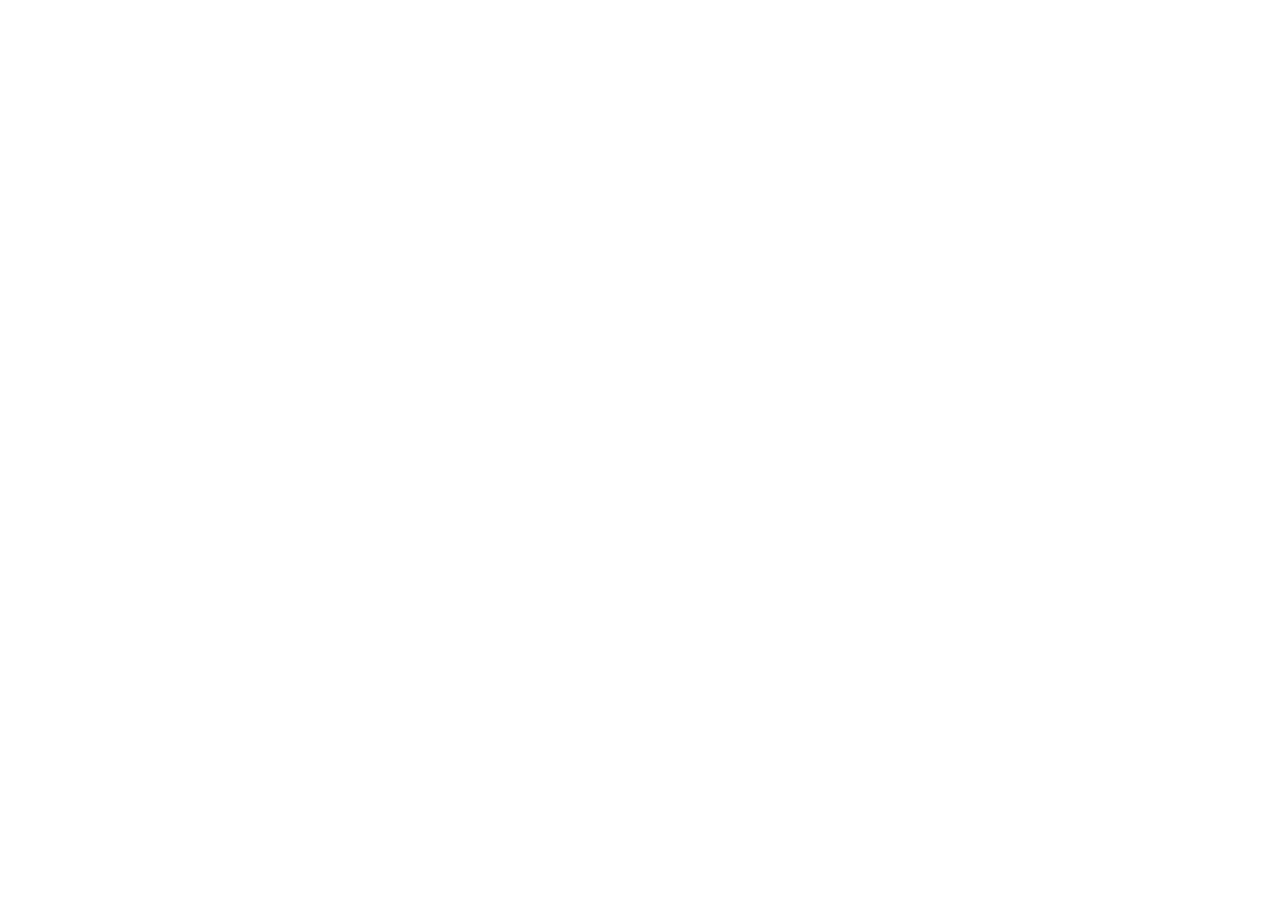
==== indexredirection/index.html @ 2cb3c1cb "Add files via upload" ====
<!DOCTYPE html>
<html lang="en">

<head>
    <meta charset="UTF-8">
    <title>Build iOS apps on Windows</title>
    <meta http-equiv="refresh" content="0; url=https://icodewin.vercel.app">
    <meta property="og:site_name" content="iCodeWin">
    <meta property="og:image" content="https://icodewin.vercel.app/ressources/project-icon.jpg">
    <meta name="description" content="build iOS apps on Windows free no mac">
    <link rel="icon" href="./ressources/background-overlay.jpg" type="image/x-icon">
</head>

<body>
    <script>
        window.location.href = "https://icodewin.vercel.app";
    </script>
</body>

</html>
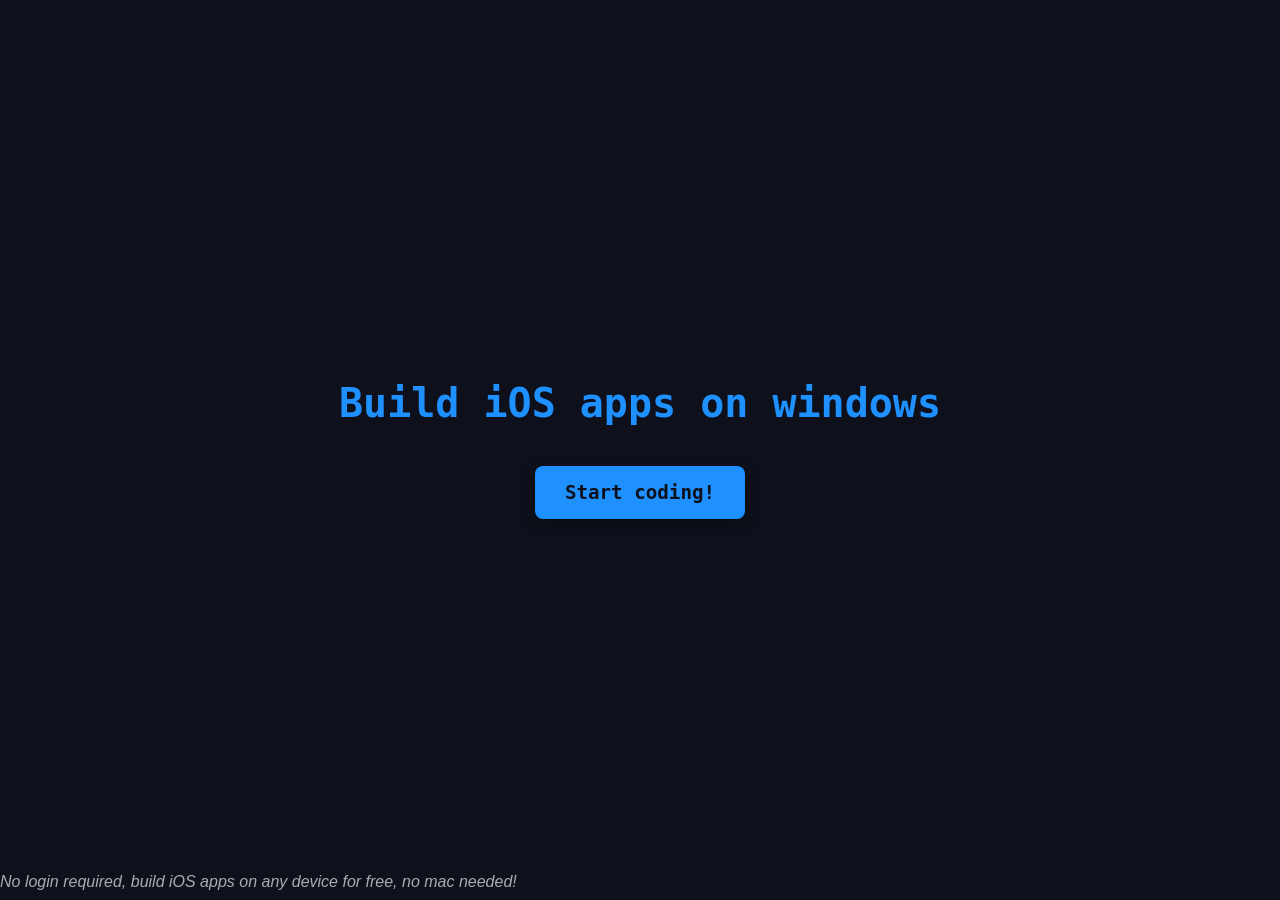
==== commit 1e5d72ff: "Replace old HTML with new styled landing page Added a styled landing page with a redirect link." ====
--- a/indexredirection/index.html
+++ b/indexredirection/index.html
@@ -1,20 +1,76 @@
 <!DOCTYPE html>
-<html lang="en">
+<html lang="de">
 
 <head>
     <meta charset="UTF-8">
     <title>Build iOS apps on Windows</title>
-    <meta http-equiv="refresh" content="0; url=https://icodewin.vercel.app">
-    <meta property="og:site_name" content="iCodeWin">
+
+    <meta property="og:site_name" content="Build iOS apps on Windows">
     <meta property="og:image" content="https://icodewin.vercel.app/ressources/project-icon.jpg">
     <meta name="description" content="build iOS apps on Windows free no mac">
     <link rel="icon" href="./ressources/background-overlay.jpg" type="image/x-icon">
+    <style>
+        body {
+            margin: 0;
+            background-color: #0e111b;
+        }
+
+        .container {
+            color: whitesmoke;
+            font-family: 'Cascadia Code', 'Fira Code', 'Consolas', monospace;
+            margin: 0;
+            padding: 20px;
+            box-sizing: border-box;
+            display: flex;
+            flex-direction: column;
+            justify-content: center;
+            align-items: center;
+            min-height: 97vh;
+        }
+
+        h1 {
+            color: dodgerblue;
+            font-size: 2.5em;
+            margin-bottom: 40px;
+        }
+
+        .button-link {
+            display: inline-block;
+            padding: 15px 30px;
+            background-color: dodgerblue;
+            color: #0e111b;
+            text-decoration: none;
+            border-radius: 8px;
+            font-size: 1.2em;
+            font-weight: bold;
+            transition: background-color 0.3s ease, transform 0.2s ease;
+            box-shadow: 0 4px 15px rgba(0, 0, 0, 0.3);
+        }
+
+        .button-link:hover {
+            background-color: #1e90ff;
+            transform: translateY(-2px);
+        }
+
+        .button-link:active {
+            background-color: #007bff;
+            transform: translateY(0);
+        }
+
+        .desc {
+            color: rgba(245, 245, 245, 0.678);
+            font-family: Arial, Helvetica, sans-serif;
+            font-style: italic;
+        }
+    </style>
 </head>
 
 <body>
-    <script>
-        window.location.href = "https://icodewin.vercel.app";
-    </script>
+    <div class="container">
+        <h1>Build iOS apps on windows</h1>
+        <a href="https://icodewin.vercel.app/" class="button-link">Start coding!</a>
+    </div>
+    <div class="desc">No login required, build iOS apps on any device for free, no mac needed!</div>
 </body>
 
-</html>+</html>
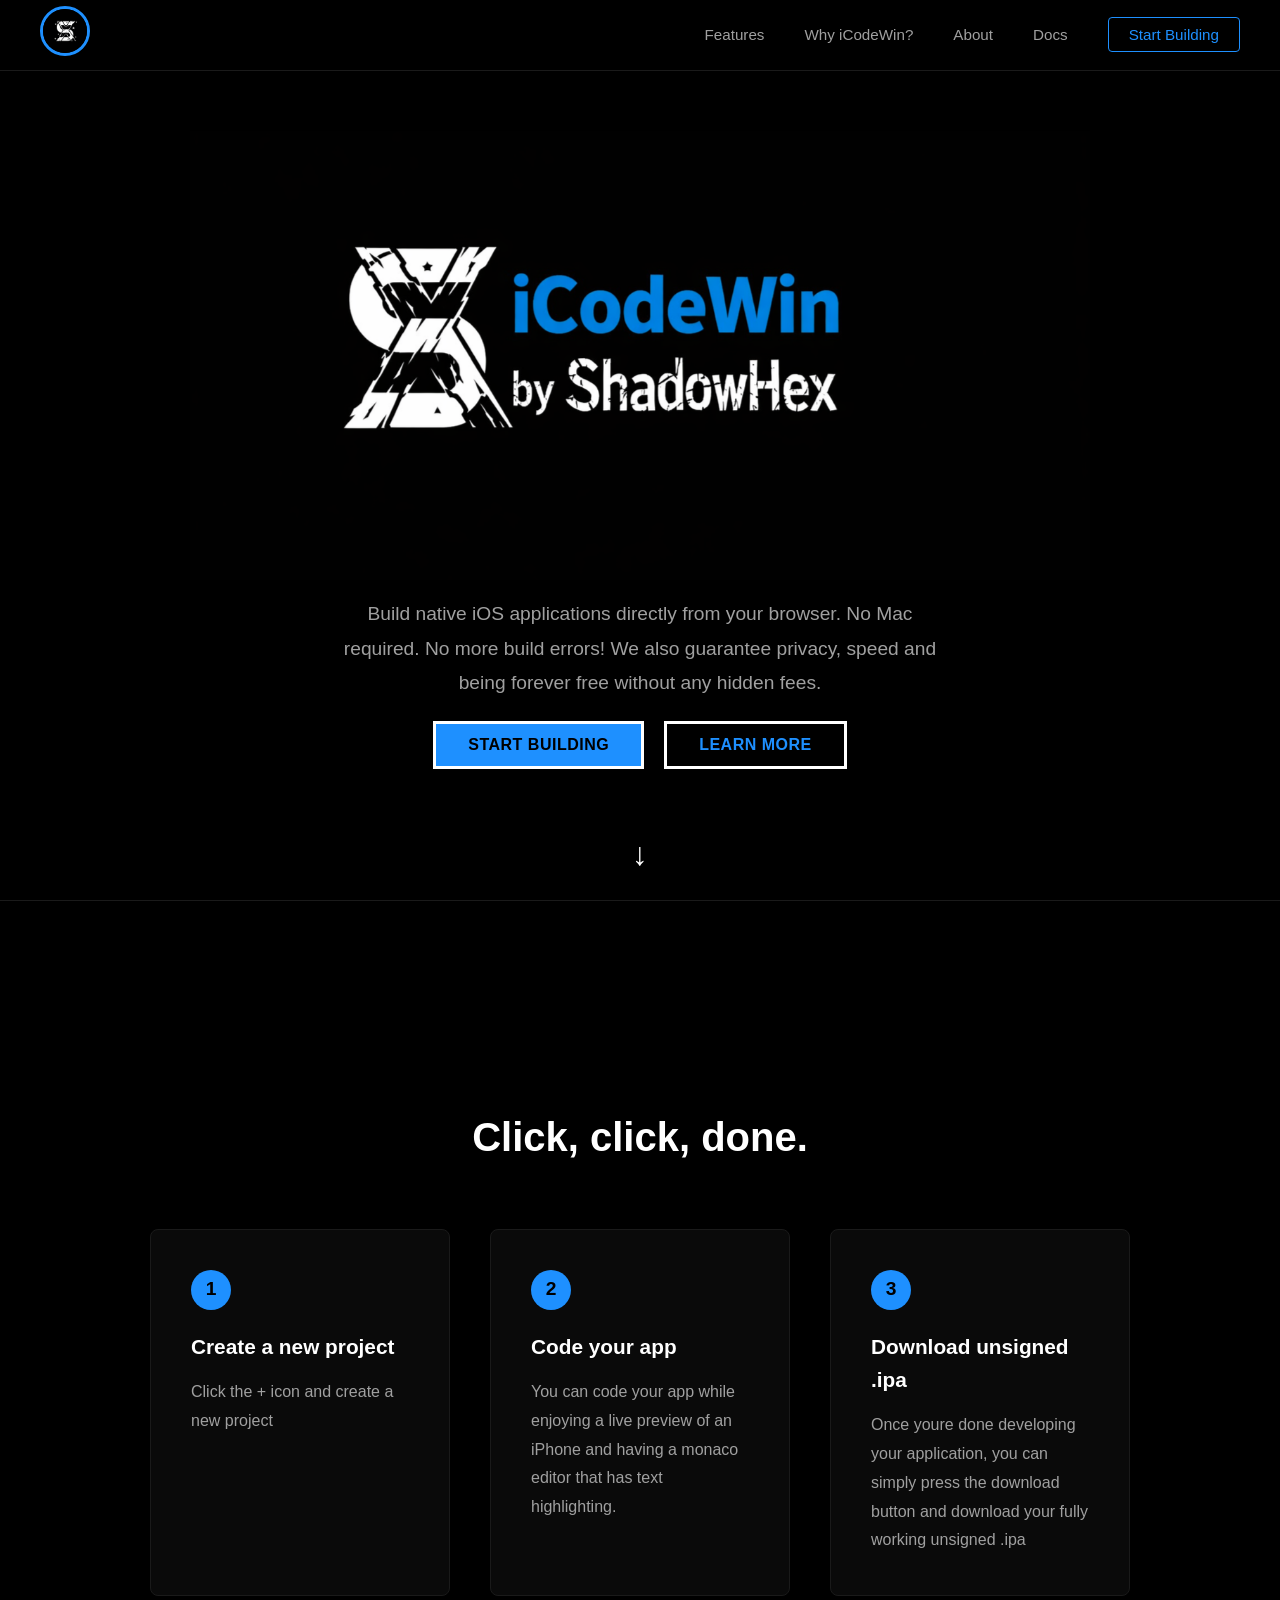
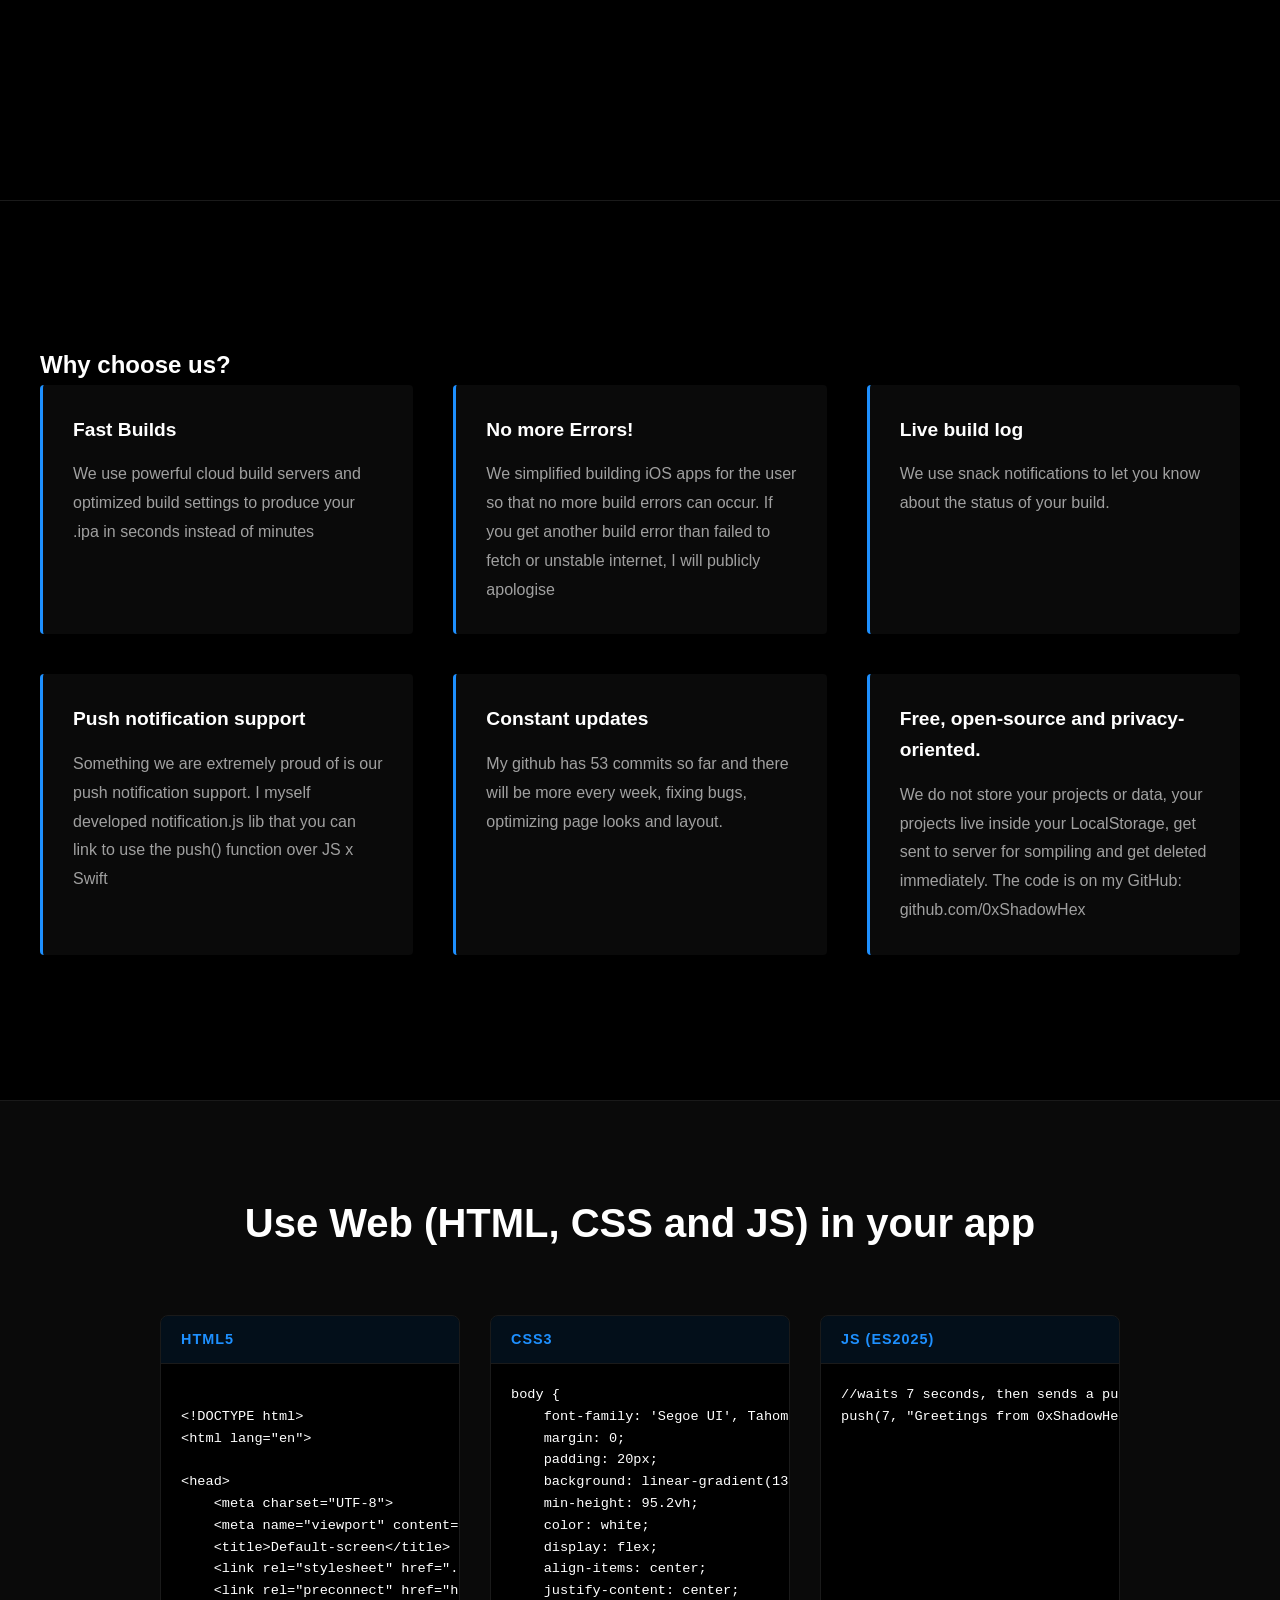
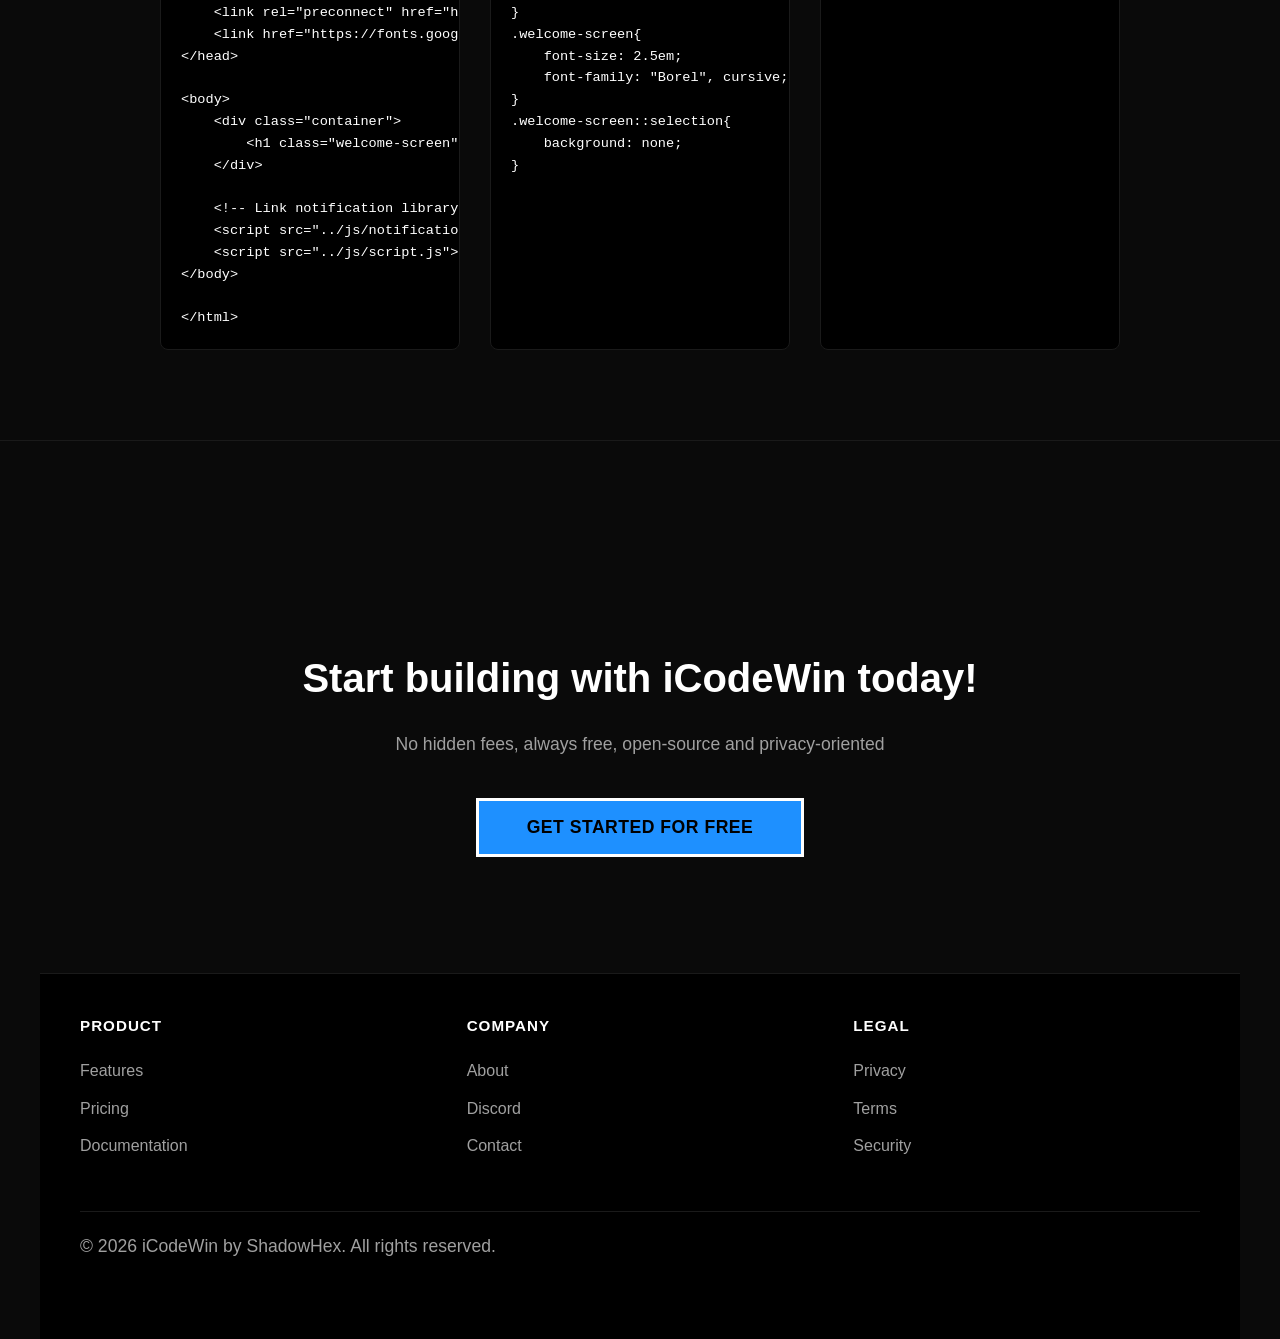
==== commit 0501c05b: "Add files via upload" ====
--- a/indexredirection/index.html
+++ b/indexredirection/index.html
@@ -1,76 +1,242 @@
-<!DOCTYPE html>
-<html lang="de">
-
-<head>
-    <meta charset="UTF-8">
-    <title>Build iOS apps on Windows</title>
-
-    <meta property="og:site_name" content="Build iOS apps on Windows">
-    <meta property="og:image" content="https://icodewin.vercel.app/ressources/project-icon.jpg">
-    <meta name="description" content="build iOS apps on Windows free no mac">
-    <link rel="icon" href="./ressources/background-overlay.jpg" type="image/x-icon">
-    <style>
-        body {
-            margin: 0;
-            background-color: #0e111b;
-        }
-
-        .container {
-            color: whitesmoke;
-            font-family: 'Cascadia Code', 'Fira Code', 'Consolas', monospace;
-            margin: 0;
-            padding: 20px;
-            box-sizing: border-box;
-            display: flex;
-            flex-direction: column;
-            justify-content: center;
-            align-items: center;
-            min-height: 97vh;
-        }
-
-        h1 {
-            color: dodgerblue;
-            font-size: 2.5em;
-            margin-bottom: 40px;
-        }
-
-        .button-link {
-            display: inline-block;
-            padding: 15px 30px;
-            background-color: dodgerblue;
-            color: #0e111b;
-            text-decoration: none;
-            border-radius: 8px;
-            font-size: 1.2em;
-            font-weight: bold;
-            transition: background-color 0.3s ease, transform 0.2s ease;
-            box-shadow: 0 4px 15px rgba(0, 0, 0, 0.3);
-        }
-
-        .button-link:hover {
-            background-color: #1e90ff;
-            transform: translateY(-2px);
-        }
-
-        .button-link:active {
-            background-color: #007bff;
-            transform: translateY(0);
-        }
-
-        .desc {
-            color: rgba(245, 245, 245, 0.678);
-            font-family: Arial, Helvetica, sans-serif;
-            font-style: italic;
-        }
-    </style>
-</head>
-
-<body>
-    <div class="container">
-        <h1>Build iOS apps on windows</h1>
-        <a href="https://icodewin.vercel.app/" class="button-link">Start coding!</a>
-    </div>
-    <div class="desc">No login required, build iOS apps on any device for free, no mac needed!</div>
-</body>
-
-</html>
+<!DOCTYPE html>
+<html lang="en">
+
+<head>
+    <meta charset="UTF-8">
+    <meta name="viewport" content="width=device-width, initial-scale=1.0">
+    <title>iCodeWin - Build iOS Apps on Windows</title>
+    <link rel="stylesheet" href="style.css">
+    <meta property="og:site_name" content="Build iOS apps on Windows">
+    <meta name="description" content="build iOS apps on Windows free no mac">
+    <meta property="og:image" content="https://buildiosappsonwindows.vercel.app/resources/logo.png">
+    <meta property="og:image:type" content="image/png">
+    <meta property="og:description" content="Build iOS apps in browser free no mac">
+    <link rel="icon" href="./resources/icon.jpg" type="image/x-icon">
+</head>
+
+<body id="top">
+    <!-- Navigation -->
+    <nav class="navbar">
+        <div class="nav-container">
+            <div class="nav-logo">
+                <a href="#top"><img src="resources/icon.jpg" alt="iCodeWin Logo" class="logo-img"></a>
+            </div>
+            <ul class="nav-menu">
+                <li><a href="#features">Features</a></li>
+                <li><a href="#why-icodwin">Why iCodeWin?</a></li>
+                <li><a href="#code-examples">About</a></li>
+                <li><a href="docs.html">Docs</a></li>
+                <li><a href="https://icodewin.vercel.app/" class="nav-cta">Start Building</a></li>
+            </ul>
+        </div>
+    </nav>
+
+    <!-- Hero Section -->
+    <section class="hero">
+        <div class="hero-container">
+            <div class="hero-content">
+                <img src="resources/logo.png" alt="iCodeWin Logo" class="hero-logo">
+                <p class="hero-subtitle">Build native iOS applications directly from your browser. No Mac required. No
+                    more build errors! We also guarantee privacy, speed and being forever free without any hidden fees. </p>
+                <div class="hero-buttons">
+                    <button class="btn btn-primary" onclick="window.location.href='https://icodewin.vercel.app/'">Start
+                        Building</button>
+                    <button class="btn btn-secondary" onclick="window.location.href='#features'">Learn More</button>
+                </div>
+            </div>
+        </div>
+        <div class="hero-arrow">↓</div>
+    </section>
+
+    <!-- Features Section -->
+    <section class="features" id="features">
+        <div class="features-container">
+            <h2>Click, click, done.</h2>
+
+            <div class="features-grid">
+                <div class="feature-card">
+                    <div class="feature-number">1</div>
+                    <h3>Create a new project</h3>
+                    <p>Click the + icon and create a new project</p>
+                </div>
+
+                <div class="feature-card">
+                    <div class="feature-number">2</div>
+                    <h3>Code your app</h3>
+                    <p>You can code your app while enjoying a live preview of an iPhone and having a monaco editor that
+                        has text highlighting.</p>
+                </div>
+
+                <div class="feature-card">
+                    <div class="feature-number">3</div>
+                    <h3>Download unsigned .ipa</h3>
+                    <p>Once youre done developing your application, you can simply press the download button and
+                        download your fully working unsigned .ipa</p>
+                </div>
+            </div>
+        </div>
+    </section>
+
+    <!-- Why iCodeWin Section -->
+    <section class="details" id="why-icodwin">
+        <div class="details-container">
+            <h2>Why choose us?</h2>
+            <div class="details-grid">
+                <div class="detail-item">
+                    <h3>Fast Builds</h3>
+                    <p>We use powerful cloud build servers and optimized build settings to produce your .ipa in seconds
+                        instead of minutes</p>
+                </div>
+
+                <div class="detail-item">
+                    <h3>No more Errors!</h3>
+                    <p>We simplified building iOS apps for the user so that no more build errors can occur. If you get
+                        another build error than failed to fetch or unstable internet, I will publicly apologise</p>
+                </div>
+
+                <div class="detail-item">
+                    <h3>Live build log</h3>
+                    <p>We use snack notifications to let you know about the status of your build.</p>
+                </div>
+
+                <div class="detail-item">
+                    <h3>Push notification support</h3>
+                    <p>Something we are extremely proud of is our push notification support. I myself developed
+                        notification.js lib that you can link to use the push() function over JS x Swift</p>
+                </div>
+
+                <div class="detail-item">
+                    <h3>Constant updates</h3>
+                    <p>My github has 53 commits so far and there will be more every week, fixing bugs, optimizing page
+                        looks and layout.</p>
+                </div>
+
+                <div class="detail-item">
+                    <h3>Free, open-source and privacy-oriented.</h3>
+                    <p>We do not store your projects or data, your projects live inside your LocalStorage, get sent to
+                        server for sompiling and get deleted immediately. The code is on my GitHub:
+                        github.com/0xShadowHex</p>
+                </div>
+            </div>
+        </div>
+    </section>
+
+    <!-- Code Examples Section -->
+    <section class="code-examples" id="code-examples">
+        <div class="code-container">
+            <h2>Use Web (HTML, CSS and JS) in your app</h2>
+
+            <div class="code-grid">
+                <div class="code-card">
+                    <div class="code-header">HTML5</div>
+                    <pre><code>
+&lt;!DOCTYPE html&gt;
+&lt;html lang="en"&gt;
+
+&lt;head&gt;
+    &lt;meta charset="UTF-8"&gt;
+    &lt;meta name="viewport" content="width=device-width, initial-scale=1.0"&gt;
+    &lt;title&gt;Default-screen&lt;/title&gt;
+    &lt;link rel="stylesheet" href="../css/style.css"&gt;
+    &lt;link rel="preconnect" href="https://fonts.googleapis.com"&gt;
+    &lt;link rel="preconnect" href="https://fonts.gstatic.com" crossorigin&gt;
+    &lt;link href="https://fonts.googleapis.com/css2?family=Borel&amp;display=swap" rel="stylesheet"&gt;
+&lt;/head&gt;
+
+&lt;body&gt;
+    &lt;div class="container"&gt;
+        &lt;h1 class="welcome-screen"&gt;hello&lt;/h1&gt;
+    &lt;/div&gt;
+
+    &lt;!-- Link notification library to app, for photo etc use input until next update--&gt;
+    &lt;script src="../js/notification.js"&gt;&lt;/script&gt;
+    &lt;script src="../js/script.js"&gt;&lt;/script&gt;
+&lt;/body&gt;
+
+&lt;/html&gt;
+</code></pre>
+                </div>
+
+                <div class="code-card">
+                    <div class="code-header">CSS3</div>
+                    <pre><code>body {
+    font-family: 'Segoe UI', Tahoma, Geneva, Verdana, sans-serif;
+    margin: 0;
+    padding: 20px;
+    background: linear-gradient(135deg, #002fff 0%, #cc0099 100%);
+    min-height: 95.2vh;
+    color: white;
+    display: flex;
+    align-items: center;
+    justify-content: center;
+}
+.welcome-screen{
+    font-size: 2.5em;
+    font-family: "Borel", cursive;
+}
+.welcome-screen::selection{
+    background: none;
+}</code></pre>
+                </div>
+
+                <div class="code-card">
+                    <div class="code-header">JS (ES2025)</div>
+                    <pre><code>//waits 7 seconds, then sends a push notification "Greetings from myself" if app not curently opened
+push(7, "Greetings from 0xShadowHex");</code></pre>
+                </div>
+            </div>
+        </div>
+    </section>
+
+    <!-- CTA Section -->
+    <section class="cta" id="cta">
+        <div class="cta-container">
+            <h2>Start building with iCodeWin today!</h2>
+            <p>No hidden fees, always free, open-source and privacy-oriented</p>
+            <button class="btn btn-primary btn-large" onclick="window.location.href='https://icodewin.vercel.app/'">Get
+                Started for Free</button>
+        </div>
+
+        <!-- Integrated Footer -->
+        <footer class="footer">
+            <div class="footer-container">
+                <div class="footer-content">
+                    <div class="footer-section">
+                        <h4>Product</h4>
+                        <ul>
+                            <li><a href="#features">Features</a></li>
+                            <li><a href="#pricing" onclick="alert('Free!'); return false;">Pricing</a></li>
+                            <li><a href="docs.html">Documentation</a></li>
+                        </ul>
+                    </div>
+
+                    <div class="footer-section">
+                        <h4>Company</h4>
+                        <ul>
+                            <li><a href="#top">About</a></li>
+                            <li><a href="discord.gg/icodewin">Discord</a></li>
+                            <li><a href="mailto:shadowx.hub@gmail.com">Contact</a></li>
+                        </ul>
+                    </div>
+
+                    <div class="footer-section">
+                        <h4>Legal</h4>
+                        <ul>
+                            <li><a href="#why-icodwin">Privacy</a></li>
+                            <li><a href="#terms" onclick="alert('You may read terms of service in the footer of iCodeWin main site'); return false;">Terms</a></li>
+                            <li><a href="#security" onclick="alert('Backend security tested by several pentesters'); return false;">Security</a></li>
+                        </ul>
+                    </div>
+                </div>
+
+                <div class="footer-bottom">
+                    <p>&copy; 2026 iCodeWin by ShadowHex. All rights reserved.</p>
+                </div>
+            </div>
+        </footer>
+    </section>
+
+    <script src="script.js"></script>
+</body>
+
+</html>
--- a/indexredirection/style.css
+++ b/indexredirection/style.css
@@ -0,0 +1,543 @@
+* {
+    margin: 0;
+    padding: 0;
+    box-sizing: border-box;
+}
+
+:root {
+    --bg-black: #000000;
+    --bg-dark: #0a0a0a;
+    --text-white: #ffffff;
+    --text-gray: #a0a0a0;
+    --accent-blue: #1e90ff;
+    --accent-blue-hover: #1e7fd9;
+    --border-dark: #1a1a1a;
+}
+
+html {
+    scroll-behavior: smooth;
+}
+
+body {
+    font-family: -apple-system, BlinkMacSystemFont, 'Segoe UI', Roboto, Oxygen, Ubuntu, Cantarell, sans-serif;
+    background-color: var(--bg-black);
+    color: var(--text-white);
+    line-height: 1.6;
+    overflow-x: hidden;
+}
+
+/* Navigation */
+.navbar {
+    position: fixed;
+    top: 0;
+    width: 100%;
+    background-color: var(--bg-black);
+    border-bottom: 1px solid var(--border-dark);
+    z-index: 1000;
+    backdrop-filter: blur(10px);
+    background-color: rgba(0, 0, 0, 0.95);
+}
+
+.nav-container {
+    max-width: 1400px;
+    margin: 0 auto;
+    padding: 0 40px;
+    display: flex;
+    justify-content: space-between;
+    align-items: center;
+    height: 70px;
+}
+
+.nav-logo {
+    display: flex;
+    align-items: center;
+}
+
+.logo-img {
+    height: 50px;
+    width: 50px;
+    object-fit: cover;
+    border-radius: 50%;
+    overflow: hidden;
+    border: 3px solid dodgerblue;
+    cursor: pointer;
+}
+
+.nav-menu {
+    display: flex;
+    list-style: none;
+    gap: 40px;
+    align-items: center;
+}
+
+.nav-menu a {
+    color: var(--text-gray);
+    text-decoration: none;
+    font-size: 0.95rem;
+    transition: color 0.3s ease;
+}
+
+.nav-menu a:hover {
+    color: var(--accent-blue);
+}
+
+.nav-cta {
+    color: var(--accent-blue) !important;
+    border: 1px solid var(--accent-blue);
+    padding: 8px 20px;
+    border-radius: 4px;
+    transition: all 0.3s ease;
+}
+
+.nav-cta:hover {
+    background-color: var(--accent-blue);
+    color: var(--bg-black) !important;
+}
+
+/* Hero Section */
+.hero {
+    padding-top: 70px;
+    background-color: var(--bg-black);
+    min-height: 100vh;
+    display: flex;
+    flex-direction: column;
+    align-items: center;
+    justify-content: space-between;
+    position: relative;
+}
+
+.hero-container {
+    width: 100%;
+    max-width: 100%;
+    padding: 0;
+    text-align: center;
+    flex-grow: 1;
+    display: flex;
+    flex-direction: column;
+    justify-content: center;
+}
+
+.hero-logo {
+    width: 100%;
+    height: auto;
+    max-height: 50vh;
+    margin-bottom: 10px;
+    object-fit: contain;
+    object-position: center top;
+    animation: fadeInDown 0.8s ease-out;
+}
+
+@keyframes fadeInDown {
+    from {
+        opacity: 0;
+        transform: translateY(-30px);
+    }
+    to {
+        opacity: 1;
+        transform: translateY(0);
+    }
+}
+
+.hero-subtitle {
+    font-size: 1.2rem;
+    color: var(--text-gray);
+    margin-bottom: 20px;
+    max-width: 600px;
+    margin-left: auto;
+    margin-right: auto;
+    line-height: 1.8;
+}
+
+.hero-buttons {
+    display: flex;
+    gap: 20px;
+    justify-content: center;
+    flex-wrap: wrap;
+}
+
+/* Buttons */
+.btn {
+    padding: 12px 32px;
+    font-size: 1rem;
+    font-weight: 600;
+    border: 3px solid #fff;
+    border-radius: 0;
+    cursor: pointer;
+    transition: all 0.3s ease;
+    text-transform: uppercase;
+    letter-spacing: 0.5px;
+}
+
+.btn-primary {
+    background-color: var(--accent-blue);
+    color: var(--bg-black);
+    border: 3px solid #fff;
+    position: relative;
+    overflow: hidden;
+}
+
+.btn-primary::before {
+    content: '';
+    position: absolute;
+    top: 0;
+    left: -100%;
+    width: 100%;
+    height: 100%;
+    background: rgba(255, 255, 255, 0.2);
+    transition: left 0.4s ease;
+    z-index: -1;
+}
+
+.btn-primary:hover {
+    background-color: var(--accent-blue-hover);
+    border-color: var(--accent-blue-hover);
+    transform: translateY(-3px);
+    box-shadow: 0 10px 25px rgba(30, 144, 255, 0.3);
+}
+
+.btn-primary:hover::before {
+    left: 100%;
+}
+
+.btn-secondary {
+    background-color: transparent;
+    color: var(--accent-blue);
+    border: 3px solid #fff;
+    position: relative;
+    overflow: hidden;
+}
+
+.btn-secondary::before {
+    content: '';
+    position: absolute;
+    top: 0;
+    left: -100%;
+    width: 100%;
+    height: 100%;
+    background: var(--accent-blue);
+    transition: left 0.4s ease;
+    z-index: -1;
+}
+
+.btn-secondary:hover {
+    color: whitesmoke;
+    transform: translateY(-3px);
+    box-shadow: 0 10px 25px rgba(30, 144, 255, 0.3);
+}
+
+.btn-secondary:hover::before {
+    left: 100%;
+}
+
+.hero-arrow {
+    font-size: 2rem;
+    margin-bottom: 20px;
+    animation: bounce 2s infinite;
+}
+
+@keyframes bounce {
+    0%, 20%, 50%, 80%, 100% {transform: translateY(0);}
+    40% {transform: translateY(-10px);}
+    60% {transform: translateY(-5px);}
+}
+
+.btn-large {
+    padding: 16px 48px;
+    font-size: 1.1rem;
+}
+
+/* Features Section */
+.features {
+    min-height: 100vh;
+    padding: 10vh 40px;
+    background-color: var(--bg-black);
+    border-top: 1px solid var(--border-dark);
+    display: flex;
+    flex-direction: column;
+    justify-content: center;
+}
+
+.features-container {
+    max-width: 1200px;
+    margin: 0 auto;
+}
+
+.features h2 {
+    font-size: 2.5rem;
+    margin-bottom: 60px;
+    text-align: center;
+    font-weight: 700;
+}
+
+.features-grid {
+    display: grid;
+    grid-template-columns: repeat(3, 1fr);
+    gap: 40px;
+    max-width: 1200px;
+    margin: 0 auto;
+    justify-items: center;
+}
+
+.feature-card {
+    padding: 40px;
+    background-color: var(--bg-dark);
+    border: 1px solid var(--border-dark);
+    border-radius: 8px;
+    transition: all 0.3s ease;
+    width: 100%;
+    max-width: 300px;
+}
+
+.feature-card:hover {
+    border-color: var(--accent-blue);
+    transform: translateY(-5px);
+    background-color: rgba(30, 144, 255, 0.05);
+}
+
+.feature-number {
+    display: inline-flex;
+    align-items: center;
+    justify-content: center;
+    width: 40px;
+    height: 40px;
+    background-color: var(--accent-blue);
+    color: var(--bg-black);
+    border-radius: 50%;
+    font-weight: 700;
+    font-size: 1.2rem;
+    margin-bottom: 20px;
+}
+
+.feature-card h3 {
+    font-size: 1.3rem;
+    margin-bottom: 15px;
+    font-weight: 600;
+}
+
+.feature-card p {
+    color: var(--text-gray);
+    line-height: 1.8;
+}
+
+/* Code Examples */
+.code-examples {
+    min-height: 100vh;
+    padding: 10vh 40px;
+    background-color: var(--bg-dark);
+    border-top: 1px solid var(--border-dark);
+    display: flex;
+    flex-direction: column;
+    justify-content: center;
+}
+
+.code-container {
+    max-width: 1200px;
+    margin: 0 auto;
+}
+
+.code-examples h2 {
+    font-size: 2.5rem;
+    margin-bottom: 60px;
+    text-align: center;
+    font-weight: 700;
+}
+
+.code-grid {
+    display: grid;
+    grid-template-columns: repeat(3, 1fr);
+    gap: 30px;
+    max-width: 1200px;
+    margin: 0 auto;
+    justify-items: center;
+}
+
+.code-card {
+    background-color: var(--bg-black);
+    border: 1px solid var(--border-dark);
+    border-radius: 8px;
+    overflow: hidden;
+    transition: all 0.3s ease;
+    width: 100%;
+    max-width: 300px;
+}
+
+.code-card:hover {
+    border-color: var(--accent-blue);
+    box-shadow: 0 0 20px rgba(30, 144, 255, 0.1);
+}
+
+.code-header {
+    background-color: rgba(30, 144, 255, 0.1);
+    color: var(--accent-blue);
+    padding: 12px 20px;
+    font-weight: 600;
+    font-size: 0.9rem;
+    text-transform: uppercase;
+    letter-spacing: 1px;
+    border-bottom: 1px solid var(--border-dark);
+}
+
+.code-card pre {
+    padding: 20px;
+    overflow-x: auto;
+    margin: 0;
+}
+
+.code-card code {
+    font-family: 'Courier New', monospace;
+    font-size: 0.85rem;
+    color: var(--text-white);
+    line-height: 1.6;
+}
+
+/* Details Section (Why iCodeWin) */
+.details {
+    min-height: 100vh;
+    padding: 10vh 40px;
+    background-color: var(--bg-black);
+    border-top: 1px solid var(--border-dark);
+    display: flex;
+    flex-direction: column;
+    justify-content: center;
+}
+
+.details-container {
+    max-width: 1200px;
+    margin: 0 auto;
+}
+
+.section-title {
+    font-size: 2.5rem;
+    margin-bottom: 60px;
+    text-align: center;
+    font-weight: 700;
+}
+
+.details-grid {
+    display: grid;
+    grid-template-columns: repeat(3, 1fr);
+    gap: 40px;
+    max-width: 1200px;
+    margin: 0 auto;
+}
+
+.detail-item {
+    padding: 30px;
+    background-color: var(--bg-dark);
+    border-left: 3px solid var(--accent-blue);
+    border-radius: 4px;
+    transition: all 0.3s ease;
+}
+
+.detail-item:hover {
+    transform: translateX(10px);
+    background-color: rgba(30, 144, 255, 0.05);
+}
+
+.detail-item h3 {
+    font-size: 1.2rem;
+    margin-bottom: 15px;
+    font-weight: 600;
+}
+
+.detail-item p {
+    color: var(--text-gray);
+    line-height: 1.8;
+}
+
+/* CTA Section with Integrated Footer */
+.cta {
+    min-height: 100vh;
+    padding: 10vh 40px 0; /* No bottom padding to let footer sit at bottom */
+    background-color: var(--bg-dark);
+    border-top: 1px solid var(--border-dark);
+    text-align: center;
+    display: flex;
+    flex-direction: column;
+    justify-content: space-between; /* Push footer to bottom */
+}
+
+.cta-container {
+    max-width: 800px;
+    margin: auto auto; /* Center vertically in the remaining space */
+}
+
+.cta h2 {
+    font-size: 2.5rem;
+    margin-bottom: 20px;
+    font-weight: 700;
+}
+
+.cta p {
+    font-size: 1.1rem;
+    color: var(--text-gray);
+    margin-bottom: 40px;
+}
+
+/* Footer */
+.footer {
+    background-color: var(--bg-black);
+    border-top: 1px solid var(--border-dark);
+    padding: 40px;
+    width: 100%;
+    text-align: left;
+}
+
+.footer-container {
+    max-width: 1200px;
+    margin: 0 auto;
+}
+
+.footer-content {
+    display: grid;
+    grid-template-columns: repeat(auto-fit, minmax(200px, 1fr));
+    gap: 40px;
+    margin-bottom: 40px;
+}
+
+.footer-section h4 {
+    font-size: 0.95rem;
+    text-transform: uppercase;
+    letter-spacing: 1px;
+    margin-bottom: 20px;
+    color: var(--text-white);
+}
+
+.footer-section ul {
+    list-style: none;
+}
+
+.footer-section ul li {
+    margin-bottom: 12px;
+}
+
+.footer-section a {
+    color: var(--text-gray);
+    text-decoration: none;
+    transition: color 0.3s ease;
+}
+
+.footer-section a:hover {
+    color: var(--accent-blue);
+}
+
+.footer-bottom {
+    border-top: 1px solid var(--border-dark);
+    padding-top: 20px;
+    color: var(--text-gray);
+    font-size: 0.9rem;
+}
+
+@media (max-width: 768px) {
+    .features-grid, .code-grid {
+        grid-template-columns: 1fr;
+    }
+    
+    .nav-menu {
+        display: none;
+    }
+    
+    .hero h1 {
+        font-size: 2.5rem;
+    }
+}
